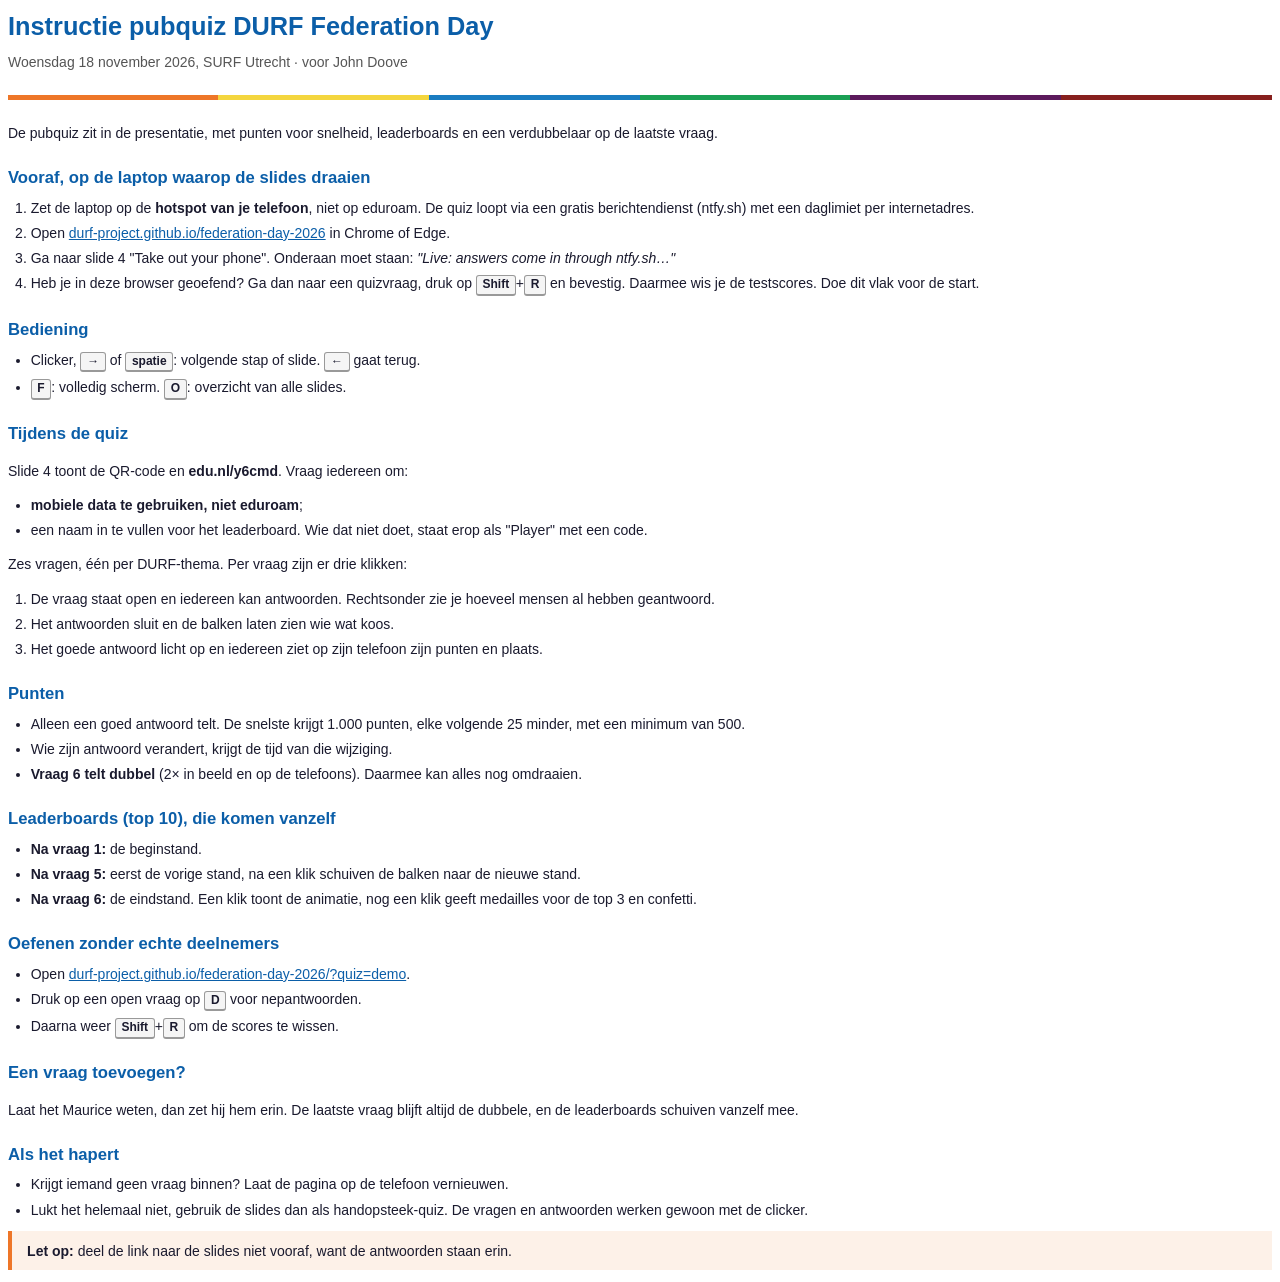
==== docs/instructie-pubquiz.html @ 97cbd17f "Quiz host instructions (PDF) for John Co-Authored-By: Claude Opus 5.5 <noreply@anthropic.com> Claude" ====
<!doctype html>
<html lang="nl"><head><meta charset="utf-8"><title>Instructie pubquiz DURF Federation Day</title>
<style>
@page { size: A4; margin: 16mm 18mm; }
body { font-family: "Nunito Sans", "Segoe UI", Arial, sans-serif; font-size: 10.5pt; line-height: 1.45; color: #1a1a2e; }
h1 { font-size: 19pt; margin: 0 0 2mm; color: #0b5ea8; }
.sub { color: #555; margin: 0 0 6mm; }
.strip { height: 5px; margin-bottom: 6mm; background: linear-gradient(90deg,#EE7628 0 16.6%,#F4D63E 0 33.3%,#1A7CC1 0 50%,#1BA055 0 66.6%,#5C1A5C 0 83.3%,#87201E 0); }
h2 { font-size: 12.5pt; margin: 6mm 0 2mm; color: #0b5ea8; break-after: avoid; }
ol, ul { margin: 0 0 2mm; padding-left: 6mm; }
li { margin: 0 0 1.3mm; }
ul ul, ol ul { margin-top: 1mm; }
.key { display: inline-block; border: 1px solid #999; border-bottom-width: 2px; border-radius: 3px; padding: 0 1.5mm; font-size: 9pt; font-weight: 700; background: #f5f5f5; }
.box { border-left: 4px solid #EE7628; background: #fdf1e8; padding: 2.5mm 4mm; margin: 3mm 0; }
code { font-size: 9.5pt; background: #eef3f8; padding: 0 1mm; border-radius: 2px; }
a { color: #0b5ea8; }
section { break-inside: avoid; }
</style></head><body>
<h1>Instructie pubquiz DURF Federation Day</h1>
<p class="sub">Woensdag 18 november 2026, SURF Utrecht · voor John Doove</p>
<div class="strip"></div>

<p>De pubquiz zit in de presentatie, met punten voor snelheid, leaderboards en een verdubbelaar op de laatste vraag.</p>

<section>
<h2>Vooraf, op de laptop waarop de slides draaien</h2>
<ol>
<li>Zet de laptop op de <b>hotspot van je telefoon</b>, niet op eduroam. De quiz loopt via een gratis berichtendienst (ntfy.sh) met een daglimiet per internetadres.</li>
<li>Open <a href="https://durf-project.github.io/federation-day-2026/">durf-project.github.io/federation-day-2026</a> in Chrome of Edge.</li>
<li>Ga naar slide 4 "Take out your phone". Onderaan moet staan: <i>"Live: answers come in through ntfy.sh…"</i></li>
<li>Heb je in deze browser geoefend? Ga dan naar een quizvraag, druk op <span class="key">Shift</span>+<span class="key">R</span> en bevestig. Daarmee wis je de testscores. Doe dit vlak voor de start.</li>
</ol>
</section>

<section>
<h2>Bediening</h2>
<ul>
<li>Clicker, <span class="key">→</span> of <span class="key">spatie</span>: volgende stap of slide. <span class="key">←</span> gaat terug.</li>
<li><span class="key">F</span>: volledig scherm. <span class="key">O</span>: overzicht van alle slides.</li>
</ul>
</section>

<section>
<h2>Tijdens de quiz</h2>
<p>Slide 4 toont de QR-code en <b>edu.nl/y6cmd</b>. Vraag iedereen om:</p>
<ul>
<li><b>mobiele data te gebruiken, niet eduroam</b>;</li>
<li>een naam in te vullen voor het leaderboard. Wie dat niet doet, staat erop als "Player" met een code.</li>
</ul>
<p>Zes vragen, één per DURF-thema. Per vraag zijn er drie klikken:</p>
<ol>
<li>De vraag staat open en iedereen kan antwoorden. Rechtsonder zie je hoeveel mensen al hebben geantwoord.</li>
<li>Het antwoorden sluit en de balken laten zien wie wat koos.</li>
<li>Het goede antwoord licht op en iedereen ziet op zijn telefoon zijn punten en plaats.</li>
</ol>
</section>

<section>
<h2>Punten</h2>
<ul>
<li>Alleen een goed antwoord telt. De snelste krijgt 1.000 punten, elke volgende 25 minder, met een minimum van 500.</li>
<li>Wie zijn antwoord verandert, krijgt de tijd van die wijziging.</li>
<li><b>Vraag 6 telt dubbel</b> (2× in beeld en op de telefoons). Daarmee kan alles nog omdraaien.</li>
</ul>
</section>

<section>
<h2>Leaderboards (top 10), die komen vanzelf</h2>
<ul>
<li><b>Na vraag 1:</b> de beginstand.</li>
<li><b>Na vraag 5:</b> eerst de vorige stand, na een klik schuiven de balken naar de nieuwe stand.</li>
<li><b>Na vraag 6:</b> de eindstand. Een klik toont de animatie, nog een klik geeft medailles voor de top 3 en confetti.</li>
</ul>
</section>

<section>
<h2>Oefenen zonder echte deelnemers</h2>
<ul>
<li>Open <a href="https://durf-project.github.io/federation-day-2026/?quiz=demo">durf-project.github.io/federation-day-2026/?quiz=demo</a>.</li>
<li>Druk op een open vraag op <span class="key">D</span> voor nepantwoorden.</li>
<li>Daarna weer <span class="key">Shift</span>+<span class="key">R</span> om de scores te wissen.</li>
</ul>
</section>

<section>
<h2>Een vraag toevoegen?</h2>
<p>Laat het Maurice weten, dan zet hij hem erin. De laatste vraag blijft altijd de dubbele, en de leaderboards schuiven vanzelf mee.</p>
</section>

<section>
<h2>Als het hapert</h2>
<ul>
<li>Krijgt iemand geen vraag binnen? Laat de pagina op de telefoon vernieuwen.</li>
<li>Lukt het helemaal niet, gebruik de slides dan als handopsteek-quiz. De vragen en antwoorden werken gewoon met de clicker.</li>
</ul>
</section>

<div class="box"><b>Let op:</b> deel de link naar de slides niet vooraf, want de antwoorden staan erin.</div>
</body></html>
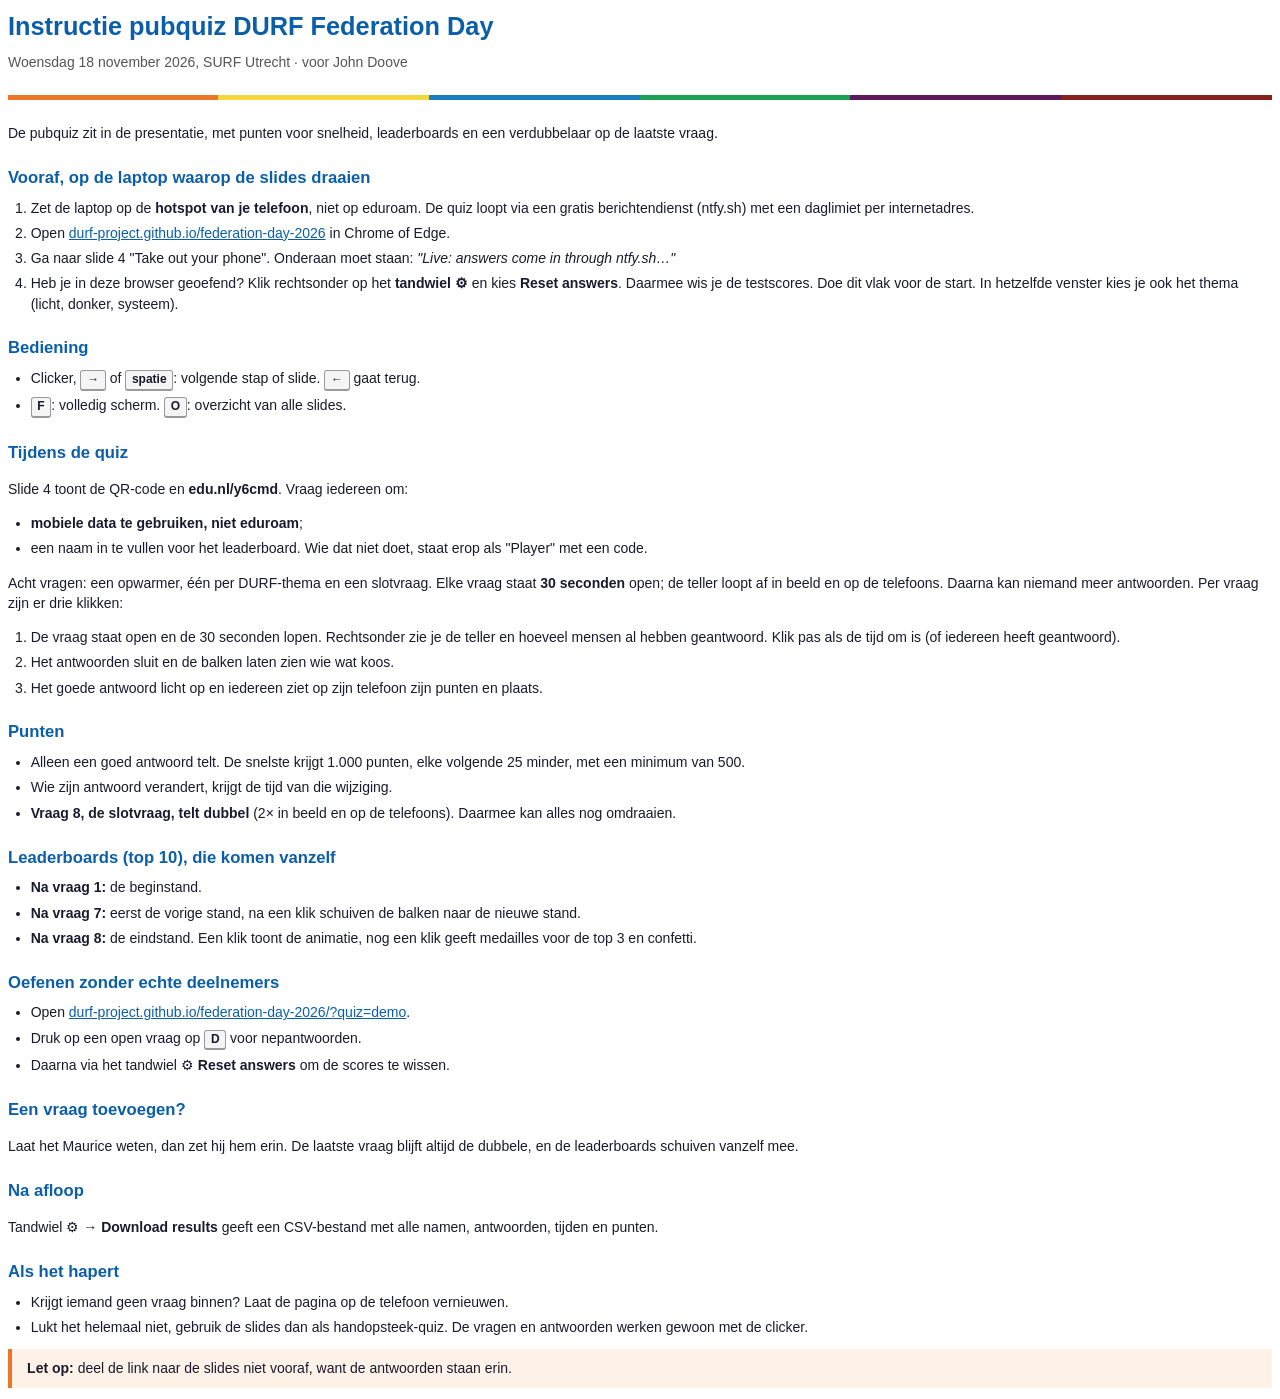
==== commit a57b9e51: "John's quiz (8 questions), 30-second timer, settings dialog, John before the agenda, coffee break Co" ====
--- a/docs/instructie-pubquiz.html
+++ b/docs/instructie-pubquiz.html
@@ -28,7 +28,7 @@
 <li>Zet de laptop op de <b>hotspot van je telefoon</b>, niet op eduroam. De quiz loopt via een gratis berichtendienst (ntfy.sh) met een daglimiet per internetadres.</li>
 <li>Open <a href="https://durf-project.github.io/federation-day-2026/">durf-project.github.io/federation-day-2026</a> in Chrome of Edge.</li>
 <li>Ga naar slide 4 "Take out your phone". Onderaan moet staan: <i>"Live: answers come in through ntfy.sh…"</i></li>
-<li>Heb je in deze browser geoefend? Ga dan naar een quizvraag, druk op <span class="key">Shift</span>+<span class="key">R</span> en bevestig. Daarmee wis je de testscores. Doe dit vlak voor de start.</li>
+<li>Heb je in deze browser geoefend? Klik rechtsonder op het <b>tandwiel ⚙</b> en kies <b>Reset answers</b>. Daarmee wis je de testscores. Doe dit vlak voor de start. In hetzelfde venster kies je ook het thema (licht, donker, systeem).</li>
 </ol>
 </section>
 
@@ -47,9 +47,9 @@
 <li><b>mobiele data te gebruiken, niet eduroam</b>;</li>
 <li>een naam in te vullen voor het leaderboard. Wie dat niet doet, staat erop als "Player" met een code.</li>
 </ul>
-<p>Zes vragen, één per DURF-thema. Per vraag zijn er drie klikken:</p>
+<p>Acht vragen: een opwarmer, één per DURF-thema en een slotvraag. Elke vraag staat <b>30 seconden</b> open; de teller loopt af in beeld en op de telefoons. Daarna kan niemand meer antwoorden. Per vraag zijn er drie klikken:</p>
 <ol>
-<li>De vraag staat open en iedereen kan antwoorden. Rechtsonder zie je hoeveel mensen al hebben geantwoord.</li>
+<li>De vraag staat open en de 30 seconden lopen. Rechtsonder zie je de teller en hoeveel mensen al hebben geantwoord. Klik pas als de tijd om is (of iedereen heeft geantwoord).</li>
 <li>Het antwoorden sluit en de balken laten zien wie wat koos.</li>
 <li>Het goede antwoord licht op en iedereen ziet op zijn telefoon zijn punten en plaats.</li>
 </ol>
@@ -60,7 +60,7 @@
 <ul>
 <li>Alleen een goed antwoord telt. De snelste krijgt 1.000 punten, elke volgende 25 minder, met een minimum van 500.</li>
 <li>Wie zijn antwoord verandert, krijgt de tijd van die wijziging.</li>
-<li><b>Vraag 6 telt dubbel</b> (2× in beeld en op de telefoons). Daarmee kan alles nog omdraaien.</li>
+<li><b>Vraag 8, de slotvraag, telt dubbel</b> (2× in beeld en op de telefoons). Daarmee kan alles nog omdraaien.</li>
 </ul>
 </section>
 
@@ -68,8 +68,8 @@
 <h2>Leaderboards (top 10), die komen vanzelf</h2>
 <ul>
 <li><b>Na vraag 1:</b> de beginstand.</li>
-<li><b>Na vraag 5:</b> eerst de vorige stand, na een klik schuiven de balken naar de nieuwe stand.</li>
-<li><b>Na vraag 6:</b> de eindstand. Een klik toont de animatie, nog een klik geeft medailles voor de top 3 en confetti.</li>
+<li><b>Na vraag 7:</b> eerst de vorige stand, na een klik schuiven de balken naar de nieuwe stand.</li>
+<li><b>Na vraag 8:</b> de eindstand. Een klik toont de animatie, nog een klik geeft medailles voor de top 3 en confetti.</li>
 </ul>
 </section>
 
@@ -78,13 +78,18 @@
 <ul>
 <li>Open <a href="https://durf-project.github.io/federation-day-2026/?quiz=demo">durf-project.github.io/federation-day-2026/?quiz=demo</a>.</li>
 <li>Druk op een open vraag op <span class="key">D</span> voor nepantwoorden.</li>
-<li>Daarna weer <span class="key">Shift</span>+<span class="key">R</span> om de scores te wissen.</li>
+<li>Daarna via het tandwiel ⚙ <b>Reset answers</b> om de scores te wissen.</li>
 </ul>
 </section>
 
 <section>
 <h2>Een vraag toevoegen?</h2>
 <p>Laat het Maurice weten, dan zet hij hem erin. De laatste vraag blijft altijd de dubbele, en de leaderboards schuiven vanzelf mee.</p>
+</section>
+
+<section>
+<h2>Na afloop</h2>
+<p>Tandwiel ⚙ → <b>Download results</b> geeft een CSV-bestand met alle namen, antwoorden, tijden en punten.</p>
 </section>
 
 <section>
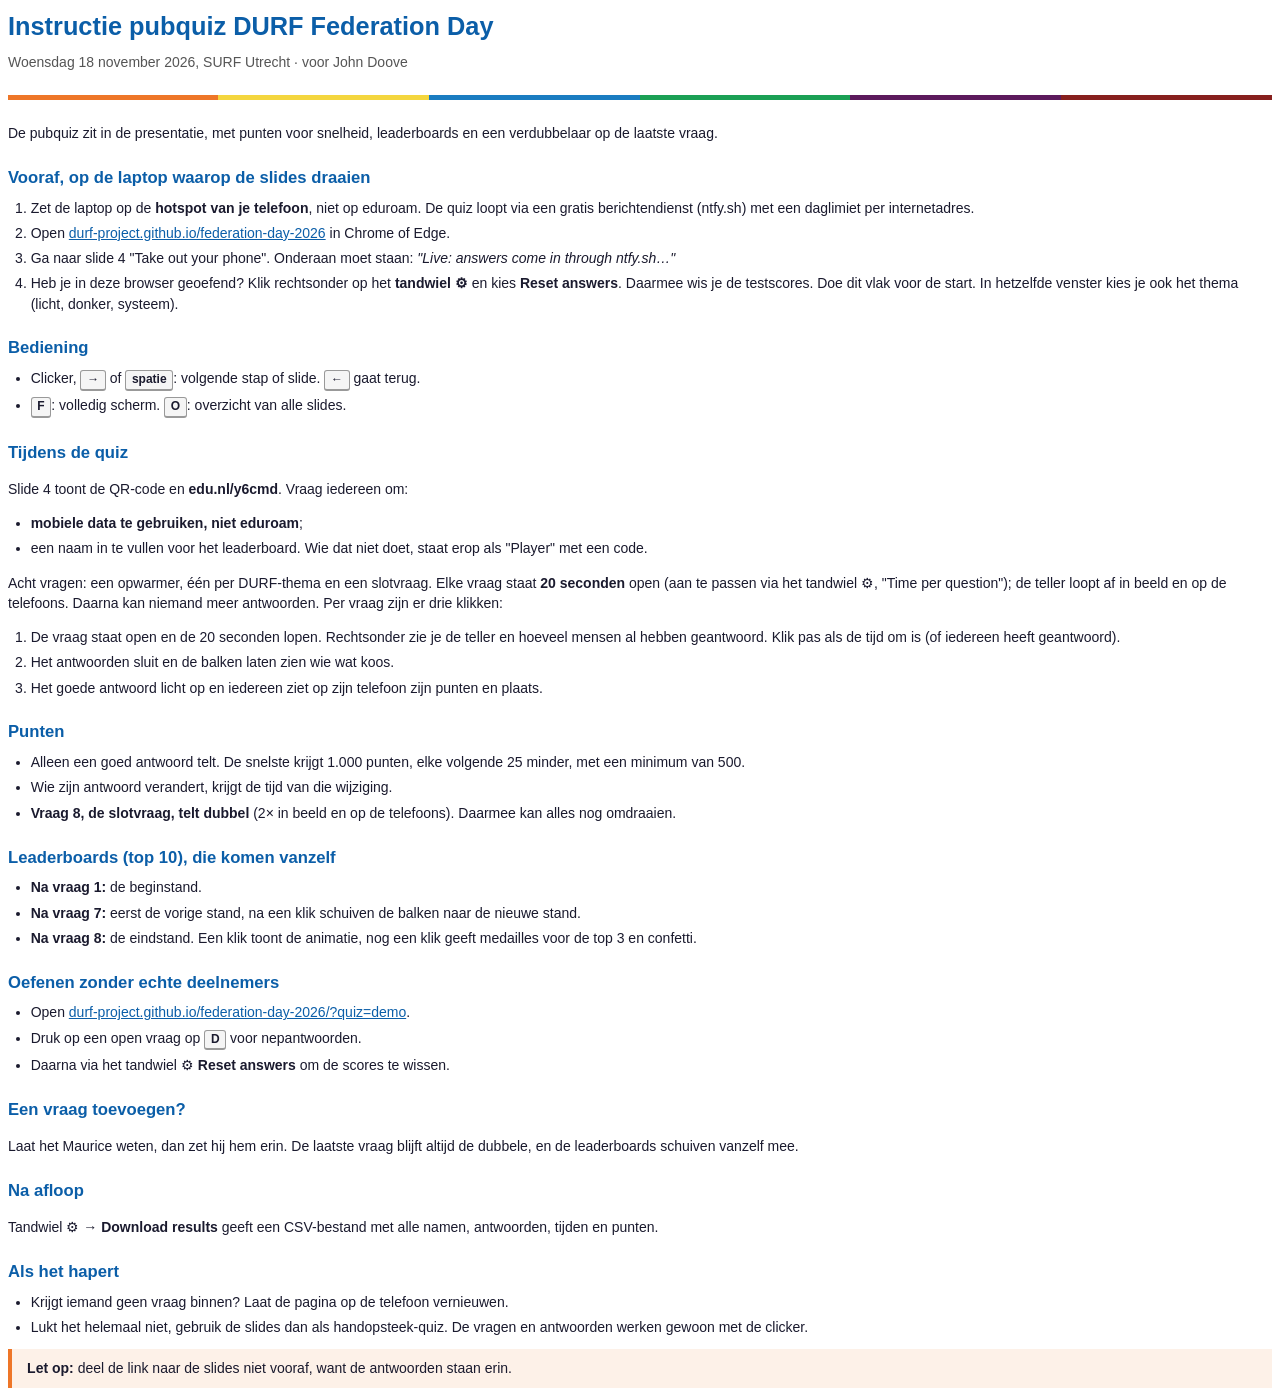
==== commit 9ea1581d: "Quiz timer: 20 seconds, adjustable under settings Co-Authored-By: Claude Opus 5.5 <noreply@anthropic" ====
--- a/docs/instructie-pubquiz.html
+++ b/docs/instructie-pubquiz.html
@@ -47,9 +47,9 @@
 <li><b>mobiele data te gebruiken, niet eduroam</b>;</li>
 <li>een naam in te vullen voor het leaderboard. Wie dat niet doet, staat erop als "Player" met een code.</li>
 </ul>
-<p>Acht vragen: een opwarmer, één per DURF-thema en een slotvraag. Elke vraag staat <b>30 seconden</b> open; de teller loopt af in beeld en op de telefoons. Daarna kan niemand meer antwoorden. Per vraag zijn er drie klikken:</p>
+<p>Acht vragen: een opwarmer, één per DURF-thema en een slotvraag. Elke vraag staat <b>20 seconden</b> open (aan te passen via het tandwiel ⚙, "Time per question"); de teller loopt af in beeld en op de telefoons. Daarna kan niemand meer antwoorden. Per vraag zijn er drie klikken:</p>
 <ol>
-<li>De vraag staat open en de 30 seconden lopen. Rechtsonder zie je de teller en hoeveel mensen al hebben geantwoord. Klik pas als de tijd om is (of iedereen heeft geantwoord).</li>
+<li>De vraag staat open en de 20 seconden lopen. Rechtsonder zie je de teller en hoeveel mensen al hebben geantwoord. Klik pas als de tijd om is (of iedereen heeft geantwoord).</li>
 <li>Het antwoorden sluit en de balken laten zien wie wat koos.</li>
 <li>Het goede antwoord licht op en iedereen ziet op zijn telefoon zijn punten en plaats.</li>
 </ol>
